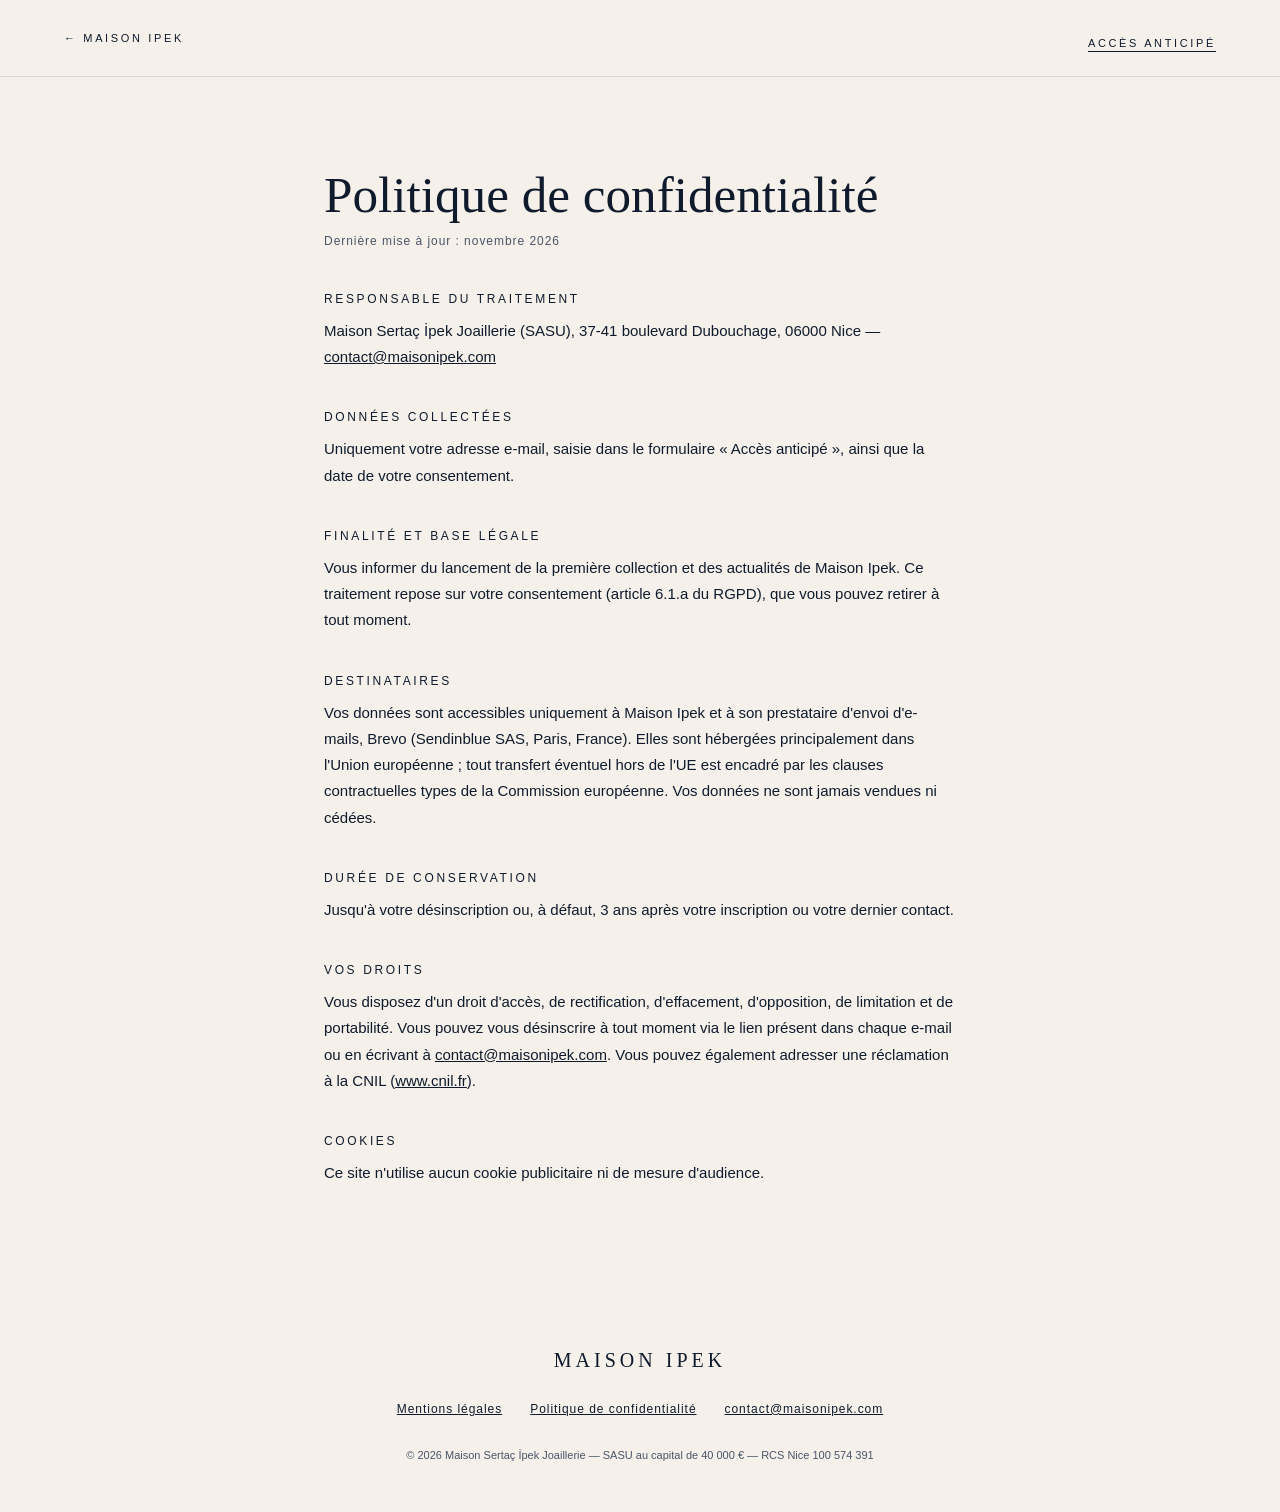
==== confidentialite.html @ ee541913 "Nouveau site Maison Ipek" ====
<!DOCTYPE html>
<html lang="fr">
<head>
<meta charset="utf-8">
<meta name="viewport" content="width=device-width, initial-scale=1">
<title>Politique de confidentialité — Maison Ipek</title>
<meta name="description" content="Politique de confidentialité de maisonipek.com : données collectées, finalités, durée de conservation et vos droits.">
<link rel="canonical" href="https://maisonipek.com/confidentialite.html">
<meta name="theme-color" content="#0F1B2D">
<link rel="icon" href="/favicon.ico" sizes="any">
<link rel="icon" type="image/png" href="/img/favicon-32.png" sizes="32x32">
<link rel="apple-touch-icon" href="/apple-touch-icon.png">
<meta property="og:type" content="website">
<meta property="og:site_name" content="Maison Ipek">
<meta property="og:locale" content="fr_FR">
<meta property="og:title" content="Politique de confidentialité — Maison Ipek">
<meta property="og:description" content="Politique de confidentialité de maisonipek.com : données collectées, finalités, durée de conservation et vos droits.">
<meta property="og:url" content="https://maisonipek.com/confidentialite.html">
<meta property="og:image" content="https://maisonipek.com/img/og-image.jpg">
<meta property="og:image:width" content="1200">
<meta property="og:image:height" content="630">
<meta name="twitter:card" content="summary_large_image">
<link rel="preload" href="/fonts/cormorant-garamond-latin-400-normal.woff2" as="font" type="font/woff2" crossorigin>
<link rel="stylesheet" href="/styles.css">
</head>
<body>
<a class="skip" href="#contenu">Aller au contenu</a>
<header class="topbar">
<a class="home" href="/">← Maison Ipek</a>
<a href="/#acces">Accès anticipé</a>
</header>
<main id="contenu" class="doc">
<h1>Politique de confidentialité</h1>
<p class="date">Dernière mise à jour : novembre 2026</p>
<h2>Responsable du traitement</h2>
<p>Maison Sertaç İpek Joaillerie (SASU), 37-41 boulevard Dubouchage, 06000 Nice — <a href="mailto:contact@maisonipek.com">contact@maisonipek.com</a></p>
<h2>Données collectées</h2>
<p>Uniquement votre adresse e-mail, saisie dans le formulaire « Accès anticipé », ainsi que la date de votre consentement.</p>
<h2>Finalité et base légale</h2>
<p>Vous informer du lancement de la première collection et des actualités de Maison Ipek. Ce traitement repose sur votre consentement (article 6.1.a du RGPD), que vous pouvez retirer à tout moment.</p>
<h2>Destinataires</h2>
<p>Vos données sont accessibles uniquement à Maison Ipek et à son prestataire d'envoi d'e-mails, Brevo (Sendinblue SAS, Paris, France). Elles sont hébergées principalement dans l'Union européenne ; tout transfert éventuel hors de l'UE est encadré par les clauses contractuelles types de la Commission européenne. Vos données ne sont jamais vendues ni cédées.</p>
<h2>Durée de conservation</h2>
<p>Jusqu'à votre désinscription ou, à défaut, 3 ans après votre inscription ou votre dernier contact.</p>
<h2>Vos droits</h2>
<p>Vous disposez d'un droit d'accès, de rectification, d'effacement, d'opposition, de limitation et de portabilité. Vous pouvez vous désinscrire à tout moment via le lien présent dans chaque e-mail ou en écrivant à <a href="mailto:contact@maisonipek.com">contact@maisonipek.com</a>. Vous pouvez également adresser une réclamation à la CNIL (<a href="https://www.cnil.fr">www.cnil.fr</a>).</p>
<h2>Cookies</h2>
<p>Ce site n'utilise aucun cookie publicitaire ni de mesure d'audience.</p>
</main>
<footer class="footer">
<p class="brand">Maison Ipek</p>
<nav aria-label="Informations légales">
<a href="/mentions-legales.html">Mentions légales</a>
<a href="/confidentialite.html">Politique de confidentialité</a>
<a href="mailto:contact@maisonipek.com">contact@maisonipek.com</a>
</nav>
<p class="legal">© 2026 Maison Sertaç İpek Joaillerie — SASU au capital de 40 000 € — RCS Nice 100 574 391</p>
</footer>
</body>
</html>
---- styles.css ----
/* Maison Ipek — maisonipek.com */
@font-face{font-family:"Cormorant Garamond";font-style:normal;font-weight:400;font-display:swap;src:url(fonts/cormorant-garamond-latin-400-normal.woff2) format("woff2")}
@font-face{font-family:"Cormorant Garamond";font-style:normal;font-weight:500;font-display:swap;src:url(fonts/cormorant-garamond-latin-500-normal.woff2) format("woff2")}
@font-face{font-family:"Cormorant Garamond";font-style:italic;font-weight:400;font-display:swap;src:url(fonts/cormorant-garamond-latin-400-italic.woff2) format("woff2")}
@font-face{font-family:"Montserrat";font-style:normal;font-weight:400;font-display:swap;src:url(fonts/montserrat-latin-400-normal.woff2) format("woff2")}
@font-face{font-family:"Montserrat";font-style:normal;font-weight:500;font-display:swap;src:url(fonts/montserrat-latin-500-normal.woff2) format("woff2")}
@font-face{font-family:"Montserrat";font-style:normal;font-weight:400;font-display:swap;src:url(fonts/montserrat-latin-ext-400-normal.woff2) format("woff2");unicode-range:U+0100-02BA,U+02BD-02C5,U+02C7-02CC,U+02CE-02D7,U+02DD-02FF,U+0304,U+0308,U+0329,U+1D00-1DBF,U+1E00-1E9F,U+1EF2-1EFF,U+2020,U+20A0-20AB,U+20AD-20C0,U+2113,U+2C60-2C7F,U+A720-A7FF}

:root{--navy:#0F1B2D;--ivory:#F5F1EA;--gold:#C8A75A;--muted:#4A5468;--serif:"Cormorant Garamond",Garamond,"Times New Roman",serif;--sans:"Montserrat",Helvetica,Arial,sans-serif;--pad:clamp(20px,5vw,64px)}
*,*::before,*::after{box-sizing:border-box}
html{scroll-behavior:smooth}
body{margin:0;background:var(--ivory);color:var(--navy);font-family:var(--sans);-webkit-font-smoothing:antialiased}
img{max-width:100%;display:block}
a{color:var(--navy)}
a:hover{color:#33415C}
:focus-visible{outline:2px solid var(--gold);outline-offset:3px}
.skip{position:absolute;left:-9999px}
.skip:focus{left:16px;top:16px;background:var(--navy);color:var(--ivory);padding:10px 16px;z-index:10}

.topbar{display:flex;justify-content:space-between;align-items:center;gap:16px;padding:20px var(--pad);font-size:11px;letter-spacing:.24em;text-transform:uppercase;border-bottom:1px solid rgba(15,27,45,.12)}
.topbar a{text-decoration:none;border-bottom:1px solid var(--navy);padding:12px 0 2px}
.topbar .home{border:0;padding:12px 0}

.hero{display:flex;flex-direction:column;align-items:center;text-align:center;gap:36px;padding:clamp(56px,9vw,120px) 24px clamp(56px,8vw,104px)}
.hero h1{margin:0;width:min(380px,74%)}
.hero h1 img{width:100%;height:auto}
.slogan{margin:0;max-width:640px;font-family:var(--serif);font-style:italic;font-size:clamp(22px,2.6vw,30px);line-height:1.35}

.story{max-width:1200px;margin:0 auto;padding:0 var(--pad) clamp(72px,9vw,128px);display:flex;flex-wrap:wrap;align-items:center;gap:clamp(36px,5vw,80px)}
.story > img{flex:1 1 320px;min-width:0;width:100%;aspect-ratio:4/3;object-fit:cover;height:auto}
.story-text{flex:1 1 320px;min-width:0;display:flex;flex-direction:column;gap:22px}
.story h2{margin:0;font-family:var(--serif);font-weight:500;font-size:clamp(34px,3.6vw,48px);line-height:1.1;letter-spacing:.01em}
.story p{margin:0;font-family:var(--serif);font-size:clamp(20px,1.7vw,23px);line-height:1.6}
.story p.em{font-style:italic}
.rule{display:flex;align-items:center;gap:14px}
.rule span{display:block;width:56px;height:1px;background:currentColor;opacity:.5}
.rule svg{width:14px;height:14px}

.acces{background:var(--navy);color:var(--ivory);padding:clamp(72px,9vw,120px) var(--pad);display:flex;flex-direction:column;align-items:center;text-align:center;gap:24px;scroll-margin-top:0}
.acces .rose{width:72px;height:72px}
.acces h2{margin:0;max-width:680px;font-family:var(--serif);font-weight:500;font-size:clamp(30px,3.6vw,46px);line-height:1.15}
.acces .lead{margin:0;max-width:520px;font-size:15px;line-height:1.6;color:rgba(245,241,234,.85)}

/* Brevo form, restyled */
.sib-form{width:100%;max-width:540px;margin-top:8px;text-align:left}
#sib-form{display:flex;flex-direction:column;gap:18px}
.f-label{font-size:11px;letter-spacing:.22em;text-transform:uppercase;color:rgba(245,241,234,.8)}
.f-row{display:flex;flex-wrap:wrap;gap:12px}
#EMAIL{flex:1 1 240px;min-width:0;height:52px;padding:0 18px;background:transparent;border:1px solid rgba(245,241,234,.5);border-radius:0;color:var(--ivory);font-family:var(--sans);font-size:15px}
#EMAIL::placeholder{color:rgba(245,241,234,.55)}
#EMAIL:focus{border-color:var(--ivory);outline:none}
.f-btn{flex:0 0 auto;height:52px;padding:0 30px;background:var(--ivory);color:var(--navy);border:0;border-radius:0;font-family:var(--sans);font-size:12px;font-weight:500;letter-spacing:.2em;text-transform:uppercase;cursor:pointer;display:inline-flex;align-items:center;gap:10px}
.f-btn:hover{background:#fff}
.f-consent{display:flex;align-items:flex-start;gap:12px;font-size:13px;line-height:1.55;color:rgba(245,241,234,.9);cursor:pointer}
.f-consent input{width:18px;height:18px;margin:2px 0 0;flex:0 0 auto;accent-color:var(--gold)}
.f-note{margin:0;font-size:12px;line-height:1.6;color:rgba(245,241,234,.72)}
.f-note a{color:rgba(245,241,234,.92)}
.entry__error{display:block;font-size:12px;color:#FFD9D9}
.entry__error:empty{display:none}
.input--hidden{display:none!important}
.sib-hide-loader-icon{display:none}
.progress-indicator__icon{width:14px;height:14px;fill:currentColor;animation:spin 1s linear infinite}
@keyframes spin{to{transform:rotate(360deg)}}
.sib-form-message-panel{display:none;margin:0 0 18px;padding:14px 16px;font-size:14px;line-height:1.5;border:1px solid}
.sib-form-message-panel--active{display:block}
#success-message{background:rgba(245,241,234,.08);border-color:var(--gold);color:var(--ivory)}
#error-message{background:rgba(255,120,120,.12);border-color:#E9A0A0;color:#FFE3E3}
.sib-notification__icon{display:none}

.footer{padding:48px var(--pad);display:flex;flex-direction:column;align-items:center;gap:18px;text-align:center}
.footer .brand{margin:0;font-family:var(--serif);font-size:20px;letter-spacing:.2em;text-transform:uppercase}
.footer nav{display:flex;flex-wrap:wrap;justify-content:center;gap:8px 28px;font-size:12px;letter-spacing:.08em}
.footer nav a{padding:12px 0}
.footer .legal{margin:0;font-size:11px;line-height:1.7;color:var(--muted)}

/* Legal pages */
.doc{max-width:760px;margin:0 auto;padding:clamp(48px,7vw,96px) var(--pad) clamp(64px,8vw,112px)}
.doc h1{margin:0 0 8px;font-family:var(--serif);font-weight:500;font-size:clamp(36px,4vw,52px);line-height:1.1}
.doc .date{margin:0 0 40px;font-size:12px;letter-spacing:.08em;color:var(--muted)}
.doc h2{margin:40px 0 12px;font-size:12px;font-weight:500;letter-spacing:.22em;text-transform:uppercase}
.doc p{margin:0 0 12px;font-size:15px;line-height:1.75}
.f-label{display:block;margin-bottom:10px}
@media (max-width:480px){.f-btn{flex:1 1 100%;justify-content:center}}
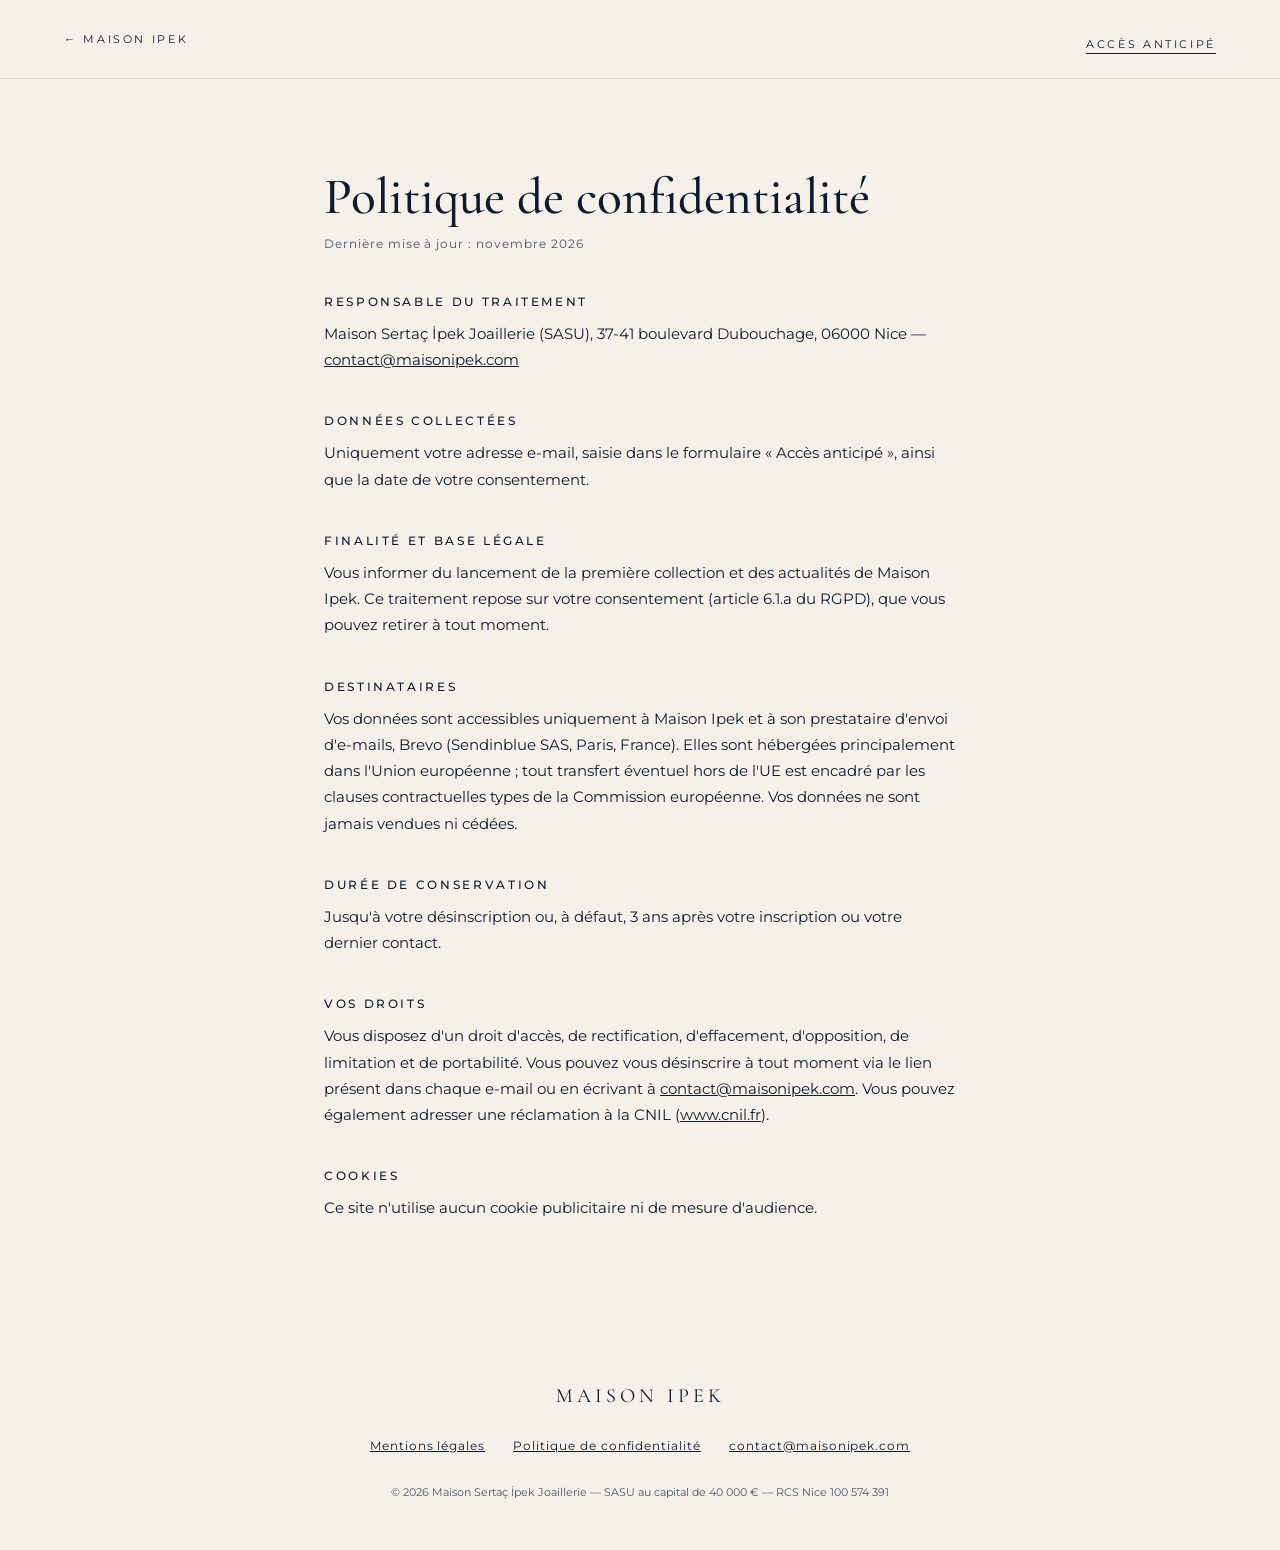
==== commit 516a8ac5: "Add files via upload" ====
--- a/confidentialite.html
+++ b/confidentialite.html
@@ -8,7 +8,7 @@
 <link rel="canonical" href="https://maisonipek.com/confidentialite.html">
 <meta name="theme-color" content="#0F1B2D">
 <link rel="icon" href="/favicon.ico" sizes="any">
-<link rel="icon" type="image/png" href="/img/favicon-32.png" sizes="32x32">
+<link rel="icon" type="image/png" href="/favicon-32.png" sizes="32x32">
 <link rel="apple-touch-icon" href="/apple-touch-icon.png">
 <meta property="og:type" content="website">
 <meta property="og:site_name" content="Maison Ipek">
@@ -16,11 +16,11 @@
 <meta property="og:title" content="Politique de confidentialité — Maison Ipek">
 <meta property="og:description" content="Politique de confidentialité de maisonipek.com : données collectées, finalités, durée de conservation et vos droits.">
 <meta property="og:url" content="https://maisonipek.com/confidentialite.html">
-<meta property="og:image" content="https://maisonipek.com/img/og-image.jpg">
+<meta property="og:image" content="https://maisonipek.com/og-image.jpg">
 <meta property="og:image:width" content="1200">
 <meta property="og:image:height" content="630">
 <meta name="twitter:card" content="summary_large_image">
-<link rel="preload" href="/fonts/cormorant-garamond-latin-400-normal.woff2" as="font" type="font/woff2" crossorigin>
+<link rel="preload" href="/cormorant-garamond-latin-400-normal.woff2" as="font" type="font/woff2" crossorigin>
 <link rel="stylesheet" href="/styles.css">
 </head>
 <body>
--- a/styles.css
+++ b/styles.css
@@ -1,10 +1,10 @@
 /* Maison Ipek — maisonipek.com */
-@font-face{font-family:"Cormorant Garamond";font-style:normal;font-weight:400;font-display:swap;src:url(fonts/cormorant-garamond-latin-400-normal.woff2) format("woff2")}
-@font-face{font-family:"Cormorant Garamond";font-style:normal;font-weight:500;font-display:swap;src:url(fonts/cormorant-garamond-latin-500-normal.woff2) format("woff2")}
-@font-face{font-family:"Cormorant Garamond";font-style:italic;font-weight:400;font-display:swap;src:url(fonts/cormorant-garamond-latin-400-italic.woff2) format("woff2")}
-@font-face{font-family:"Montserrat";font-style:normal;font-weight:400;font-display:swap;src:url(fonts/montserrat-latin-400-normal.woff2) format("woff2")}
-@font-face{font-family:"Montserrat";font-style:normal;font-weight:500;font-display:swap;src:url(fonts/montserrat-latin-500-normal.woff2) format("woff2")}
-@font-face{font-family:"Montserrat";font-style:normal;font-weight:400;font-display:swap;src:url(fonts/montserrat-latin-ext-400-normal.woff2) format("woff2");unicode-range:U+0100-02BA,U+02BD-02C5,U+02C7-02CC,U+02CE-02D7,U+02DD-02FF,U+0304,U+0308,U+0329,U+1D00-1DBF,U+1E00-1E9F,U+1EF2-1EFF,U+2020,U+20A0-20AB,U+20AD-20C0,U+2113,U+2C60-2C7F,U+A720-A7FF}
+@font-face{font-family:"Cormorant Garamond";font-style:normal;font-weight:400;font-display:swap;src:url(/cormorant-garamond-latin-400-normal.woff2) format("woff2")}
+@font-face{font-family:"Cormorant Garamond";font-style:normal;font-weight:500;font-display:swap;src:url(/cormorant-garamond-latin-500-normal.woff2) format("woff2")}
+@font-face{font-family:"Cormorant Garamond";font-style:italic;font-weight:400;font-display:swap;src:url(/cormorant-garamond-latin-400-italic.woff2) format("woff2")}
+@font-face{font-family:"Montserrat";font-style:normal;font-weight:400;font-display:swap;src:url(/montserrat-latin-400-normal.woff2) format("woff2")}
+@font-face{font-family:"Montserrat";font-style:normal;font-weight:500;font-display:swap;src:url(/montserrat-latin-500-normal.woff2) format("woff2")}
+@font-face{font-family:"Montserrat";font-style:normal;font-weight:400;font-display:swap;src:url(/montserrat-latin-ext-400-normal.woff2) format("woff2");unicode-range:U+0100-02BA,U+02BD-02C5,U+02C7-02CC,U+02CE-02D7,U+02DD-02FF,U+0304,U+0308,U+0329,U+1D00-1DBF,U+1E00-1E9F,U+1EF2-1EFF,U+2020,U+20A0-20AB,U+20AD-20C0,U+2113,U+2C60-2C7F,U+A720-A7FF}
 
 :root{--navy:#0F1B2D;--ivory:#F5F1EA;--gold:#C8A75A;--muted:#4A5468;--serif:"Cormorant Garamond",Garamond,"Times New Roman",serif;--sans:"Montserrat",Helvetica,Arial,sans-serif;--pad:clamp(20px,5vw,64px)}
 *,*::before,*::after{box-sizing:border-box}
